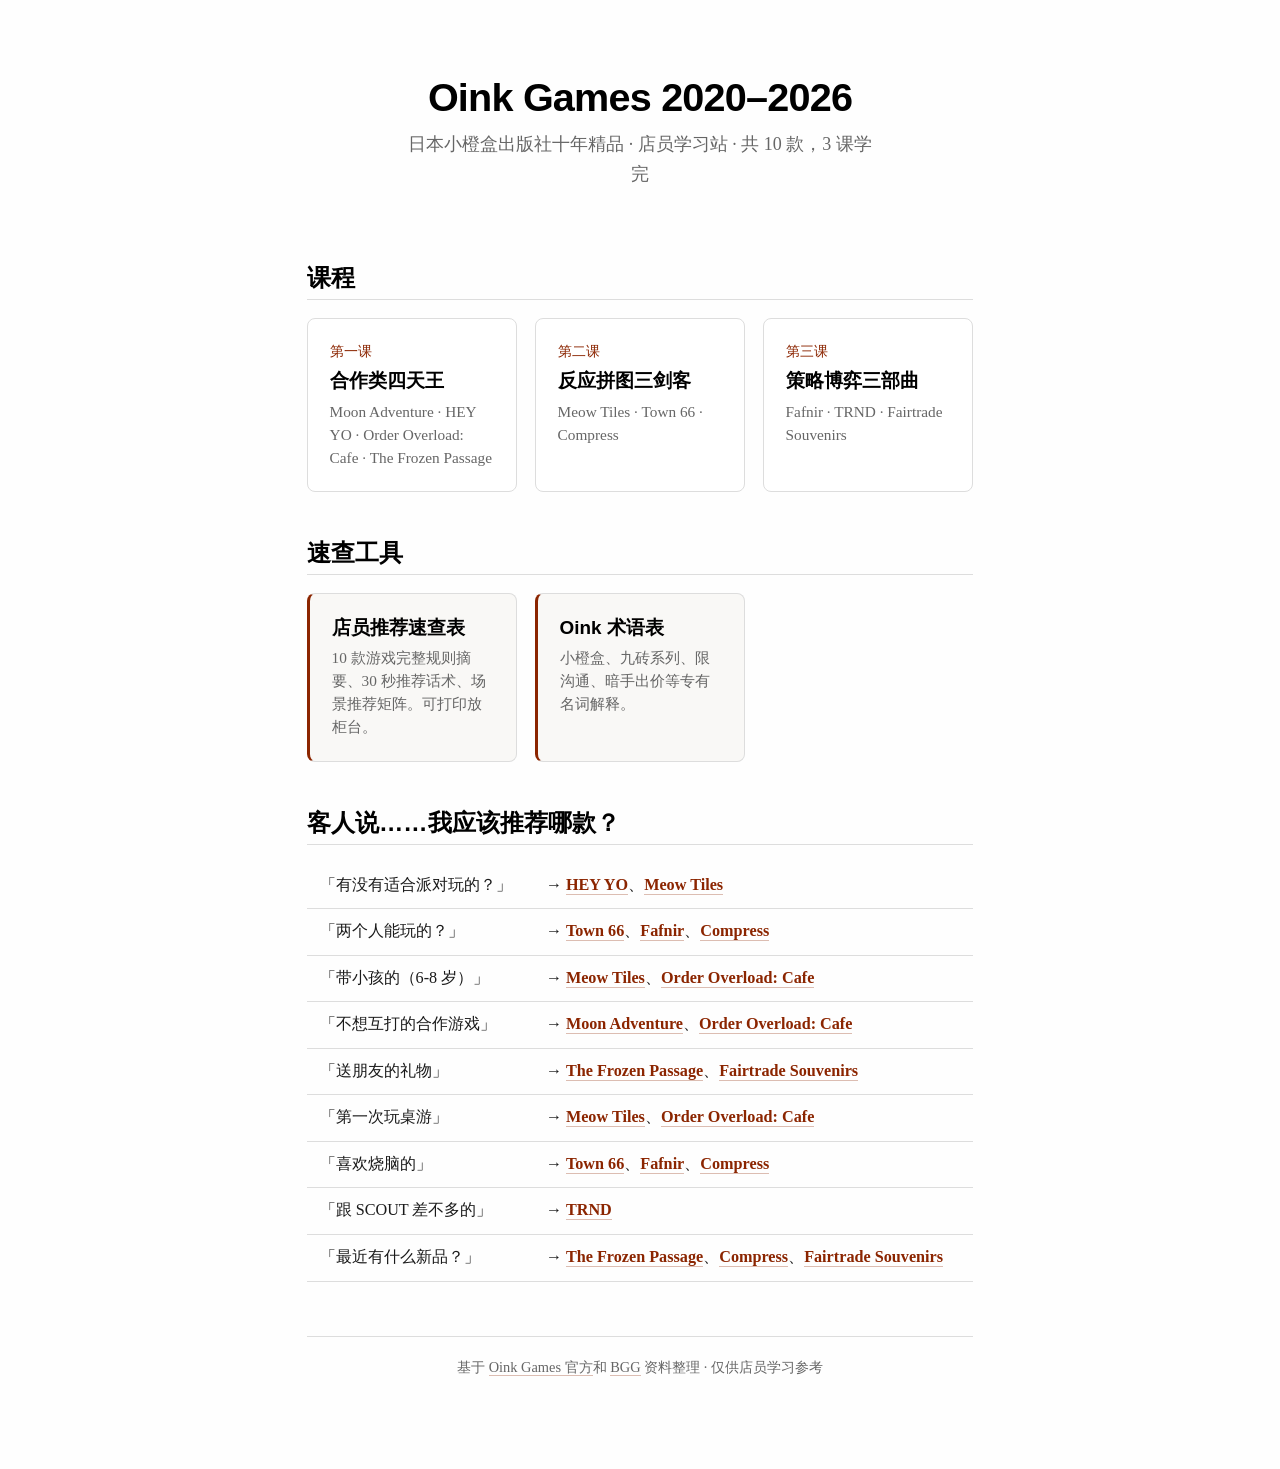
==== index.html @ 23bd1d8d "Oink Games 2020-2026 店员学习站 日本小橙盒出版社十年精品课程，含 10 款游戏完整规则、推荐话术和场景速查。 静态站点，直接部署即可。" ====
<!DOCTYPE html>
<html lang="zh-CN">
<head>
<meta charset="UTF-8">
<meta name="viewport" content="width=device-width, initial-scale=1.0">
<title>Oink Games 学习站 · 2020–2026</title>
<link rel="stylesheet" href="assets/style.css">
<style>
  .hero { text-align: center; padding: 2rem 0 1.5rem; }
  .hero h1 { font-size: 2.2rem; margin-bottom: 0.3rem; }
  .hero p { color: var(--muted); font-size: 1rem; max-width: 480px; margin: 0 auto; }

  .section { margin: 2.5rem 0; }
  .section h2 { margin-bottom: 1rem; }

  .card-grid { display: grid; grid-template-columns: repeat(auto-fill, minmax(200px, 1fr)); gap: 1rem; }

  .card {
    border: 1px solid var(--rule); border-radius: 8px;
    padding: 1.2rem; text-decoration: none; color: var(--text);
    transition: border-color 0.2s, box-shadow 0.2s;
    display: block; background: #fff;
  }
  .card:hover { border-color: var(--accent); box-shadow: 0 2px 12px rgba(0,0,0,0.06); }
  .card h3 { margin: 0 0 0.4rem; font-size: 1.05rem; border: none; padding: 0; }
  .card .num { font-size: 0.75rem; color: var(--accent); font-family: var(--font-heading); margin-bottom: 0.3rem; }
  .card p { font-size: 0.85rem; color: var(--muted); margin: 0; line-height: 1.5; }

  .card.ref { border-left: 3px solid var(--accent); background: var(--callout-bg); }

  .scenario-list { font-size: 0.9rem; }
  .scenario-list a { font-weight: 600; }

  footer { margin-top: 3rem; padding-top: 1rem; border-top: 1px solid var(--rule); text-align: center; font-size: 0.8rem; color: var(--muted); }
  footer a { color: var(--muted); }
</style>
</head>
<body>

<div class="hero">
  <h1>Oink Games 2020–2026</h1>
  <p>日本小橙盒出版社十年精品 · 店员学习站 · 共 10 款，3 课学完</p>
</div>

<div class="section">
  <h2>课程</h2>
  <div class="card-grid">
    <a href="lessons/01-cooperative-games.html" class="card">
      <div class="num">第一课</div>
      <h3>合作类四天王</h3>
      <p>Moon Adventure · HEY YO · Order Overload: Cafe · The Frozen Passage</p>
    </a>
    <a href="lessons/02-speed-puzzle-games.html" class="card">
      <div class="num">第二课</div>
      <h3>反应拼图三剑客</h3>
      <p>Meow Tiles · Town 66 · Compress</p>
    </a>
    <a href="lessons/03-strategy-games.html" class="card">
      <div class="num">第三课</div>
      <h3>策略博弈三部曲</h3>
      <p>Fafnir · TRND · Fairtrade Souvenirs</p>
    </a>
  </div>
</div>

<div class="section">
  <h2>速查工具</h2>
  <div class="card-grid">
    <a href="reference/quick-reference.html" class="card ref">
      <h3>店员推荐速查表</h3>
      <p>10 款游戏完整规则摘要、30 秒推荐话术、场景推荐矩阵。可打印放柜台。</p>
    </a>
    <a href="glossary.html" class="card ref">
      <h3>Oink 术语表</h3>
      <p>小橙盒、九砖系列、限沟通、暗手出价等专有名词解释。</p>
    </a>
  </div>
</div>

<div class="section">
  <h2>客人说……我应该推荐哪款？</h2>
  <table class="scenario-list">
    <tr><td>「有没有适合派对玩的？」</td><td>→ <a href="lessons/01-cooperative-games.html">HEY YO</a>、<a href="lessons/02-speed-puzzle-games.html">Meow Tiles</a></td></tr>
    <tr><td>「两个人能玩的？」</td><td>→ <a href="lessons/02-speed-puzzle-games.html">Town 66</a>、<a href="lessons/03-strategy-games.html">Fafnir</a>、<a href="lessons/02-speed-puzzle-games.html">Compress</a></td></tr>
    <tr><td>「带小孩的（6-8 岁）」</td><td>→ <a href="lessons/02-speed-puzzle-games.html">Meow Tiles</a>、<a href="lessons/01-cooperative-games.html">Order Overload: Cafe</a></td></tr>
    <tr><td>「不想互打的合作游戏」</td><td>→ <a href="lessons/01-cooperative-games.html">Moon Adventure</a>、<a href="lessons/01-cooperative-games.html">Order Overload: Cafe</a></td></tr>
    <tr><td>「送朋友的礼物」</td><td>→ <a href="lessons/01-cooperative-games.html">The Frozen Passage</a>、<a href="lessons/03-strategy-games.html">Fairtrade Souvenirs</a></td></tr>
    <tr><td>「第一次玩桌游」</td><td>→ <a href="lessons/02-speed-puzzle-games.html">Meow Tiles</a>、<a href="lessons/01-cooperative-games.html">Order Overload: Cafe</a></td></tr>
    <tr><td>「喜欢烧脑的」</td><td>→ <a href="lessons/02-speed-puzzle-games.html">Town 66</a>、<a href="lessons/03-strategy-games.html">Fafnir</a>、<a href="lessons/02-speed-puzzle-games.html">Compress</a></td></tr>
    <tr><td>「跟 SCOUT 差不多的」</td><td>→ <a href="lessons/03-strategy-games.html">TRND</a></td></tr>
    <tr><td>「最近有什么新品？」</td><td>→ <a href="lessons/01-cooperative-games.html">The Frozen Passage</a>、<a href="lessons/02-speed-puzzle-games.html">Compress</a>、<a href="lessons/03-strategy-games.html">Fairtrade Souvenirs</a></td></tr>
  </table>
</div>

<footer>
  <p>基于 <a href="https://oinkgames.com/en/games/">Oink Games 官方</a>和 <a href="https://boardgamegeek.com/">BGG</a> 资料整理 · 仅供店员学习参考</p>
</footer>

</body>
</html>
---- assets/style.css ----
/* Shared stylesheet for the board game learning workspace */
/* Design philosophy: Tufte-inspired — clean, readable, content-first */

:root {
  --text: #1a1a1a;
  --bg: #fefefe;
  --accent: #8b2500;
  --muted: #666;
  --rule: #ddd;
  --callout-bg: #f9f8f6;
  --callout-border: #e0d8c8;
  --quiz-correct: #2d7d46;
  --quiz-wrong: #c0392b;
  --font-body: "Noto Serif SC", "Source Han Serif SC", "STSong", Georgia, "Times New Roman", serif;
  --font-heading: "Noto Sans SC", "Source Han Sans SC", "PingFang SC", "Microsoft YaHei", "Helvetica Neue", sans-serif;
  --font-mono: "SF Mono", "Cascadia Code", "Fira Code", monospace;
}

* { box-sizing: border-box; margin: 0; padding: 0; }

html {
  font-size: 18px;
  line-height: 1.7;
  color: var(--text);
  background: var(--bg);
}

body {
  max-width: 720px;
  margin: 0 auto;
  padding: 2rem 1.5rem 4rem;
  font-family: var(--font-body);
  -webkit-font-smoothing: antialiased;
}

h1, h2, h3, h4 {
  font-family: var(--font-heading);
  font-weight: 700;
  line-height: 1.3;
  color: #000;
}

h1 {
  font-size: 2rem;
  margin: 0 0 0.4rem;
  letter-spacing: -0.02em;
}

h2 {
  font-size: 1.35rem;
  margin: 2.5rem 0 0.8rem;
  padding-bottom: 0.3rem;
  border-bottom: 1px solid var(--rule);
}

h3 { font-size: 1.1rem; margin: 1.8rem 0 0.5rem; }

p { margin: 0 0 1rem; }

a { color: var(--accent); text-decoration: none; border-bottom: 1px solid color-mix(in srgb, var(--accent) 30%, transparent); }
a:hover { border-bottom-color: var(--accent); }

strong { font-weight: 700; color: #000; }

ul, ol { margin: 0 0 1rem 1.5rem; }
li { margin-bottom: 0.35rem; }

/* Callout / side note */
.callout {
  background: var(--callout-bg);
  border-left: 3px solid var(--callout-border);
  padding: 0.8rem 1rem;
  margin: 1.2rem 0;
  font-size: 0.9rem;
  color: #555;
}

/* Term highlight */
.term {
  font-weight: 700;
  color: var(--accent);
  cursor: help;
  border-bottom: 1px dotted var(--accent);
}

/* Game cards */
.game-grid {
  display: grid;
  grid-template-columns: repeat(auto-fill, minmax(200px, 1fr));
  gap: 1rem;
  margin: 1rem 0 1.5rem;
}

.game-card {
  border: 1px solid var(--rule);
  border-radius: 6px;
  padding: 1rem;
  background: var(--callout-bg);
}

.game-card h4 {
  font-size: 1rem;
  margin: 0 0 0.3rem;
  border: none;
  padding: 0;
}

.game-card .meta {
  font-size: 0.8rem;
  color: var(--muted);
  margin-bottom: 0.4rem;
}

.game-card p {
  font-size: 0.85rem;
  margin: 0;
  line-height: 1.5;
}

/* Mechanism tags */
.tag {
  display: inline-block;
  background: #f0ebe0;
  color: var(--accent);
  font-family: var(--font-heading);
  font-size: 0.75rem;
  padding: 0.15em 0.5em;
  border-radius: 3px;
  margin: 0 0.2em 0.2em 0;
}

/* Quiz */
.quiz {
  border: 1px solid var(--rule);
  border-radius: 8px;
  padding: 1.5rem;
  margin: 2rem 0;
  background: var(--callout-bg);
}

.quiz h3 {
  margin-top: 0;
  font-size: 1.1rem;
}

.quiz .question {
  margin: 1.2rem 0;
  font-weight: 600;
}

.quiz .options {
  display: flex;
  flex-direction: column;
  gap: 0.5rem;
}

.quiz .option {
  padding: 0.6rem 0.8rem;
  border: 1px solid var(--rule);
  border-radius: 4px;
  cursor: pointer;
  background: #fff;
  transition: background 0.15s;
  font-family: var(--font-body);
  font-size: 0.9rem;
}

.quiz .option:hover {
  background: #f5f2ec;
}

.quiz .option.selected {
  border-color: var(--accent);
  background: #fdf5ee;
}

.quiz .option.correct {
  border-color: var(--quiz-correct);
  background: #e8f5e9;
}

.quiz .option.wrong {
  border-color: var(--quiz-wrong);
  background: #fdecea;
}

.quiz .feedback {
  margin-top: 0.8rem;
  font-size: 0.9rem;
  min-height: 1.5em;
}

.quiz button {
  margin-top: 1rem;
  padding: 0.5rem 1.2rem;
  background: var(--accent);
  color: #fff;
  border: none;
  border-radius: 4px;
  cursor: pointer;
  font-family: var(--font-heading);
  font-size: 0.9rem;
}

.quiz button:hover {
  opacity: 0.9;
}

.quiz button:disabled {
  opacity: 0.4;
  cursor: not-allowed;
}

/* Table */
table {
  width: 100%;
  border-collapse: collapse;
  margin: 1rem 0 1.5rem;
  font-size: 0.9rem;
}

th, td {
  padding: 0.5rem 0.7rem;
  text-align: left;
  border-bottom: 1px solid var(--rule);
}

th {
  font-family: var(--font-heading);
  font-weight: 700;
  background: var(--callout-bg);
}

/* Lesson nav */
.lesson-meta {
  font-size: 0.85rem;
  color: var(--muted);
  margin-bottom: 1.5rem;
}

.lesson-nav {
  display: flex;
  justify-content: space-between;
  margin-top: 3rem;
  padding-top: 1rem;
  border-top: 1px solid var(--rule);
  font-size: 0.9rem;
  font-family: var(--font-heading);
}

/* Followup prompt */
.followup {
  margin-top: 2rem;
  padding: 1rem;
  background: #fafaf7;
  border: 1px dashed var(--rule);
  border-radius: 6px;
  font-size: 0.85rem;
  color: var(--muted);
  text-align: center;
}

/* Responsive */
@media (max-width: 500px) {
  html { font-size: 16px; }
  body { padding: 1rem; }
  .game-grid { grid-template-columns: 1fr; }
}
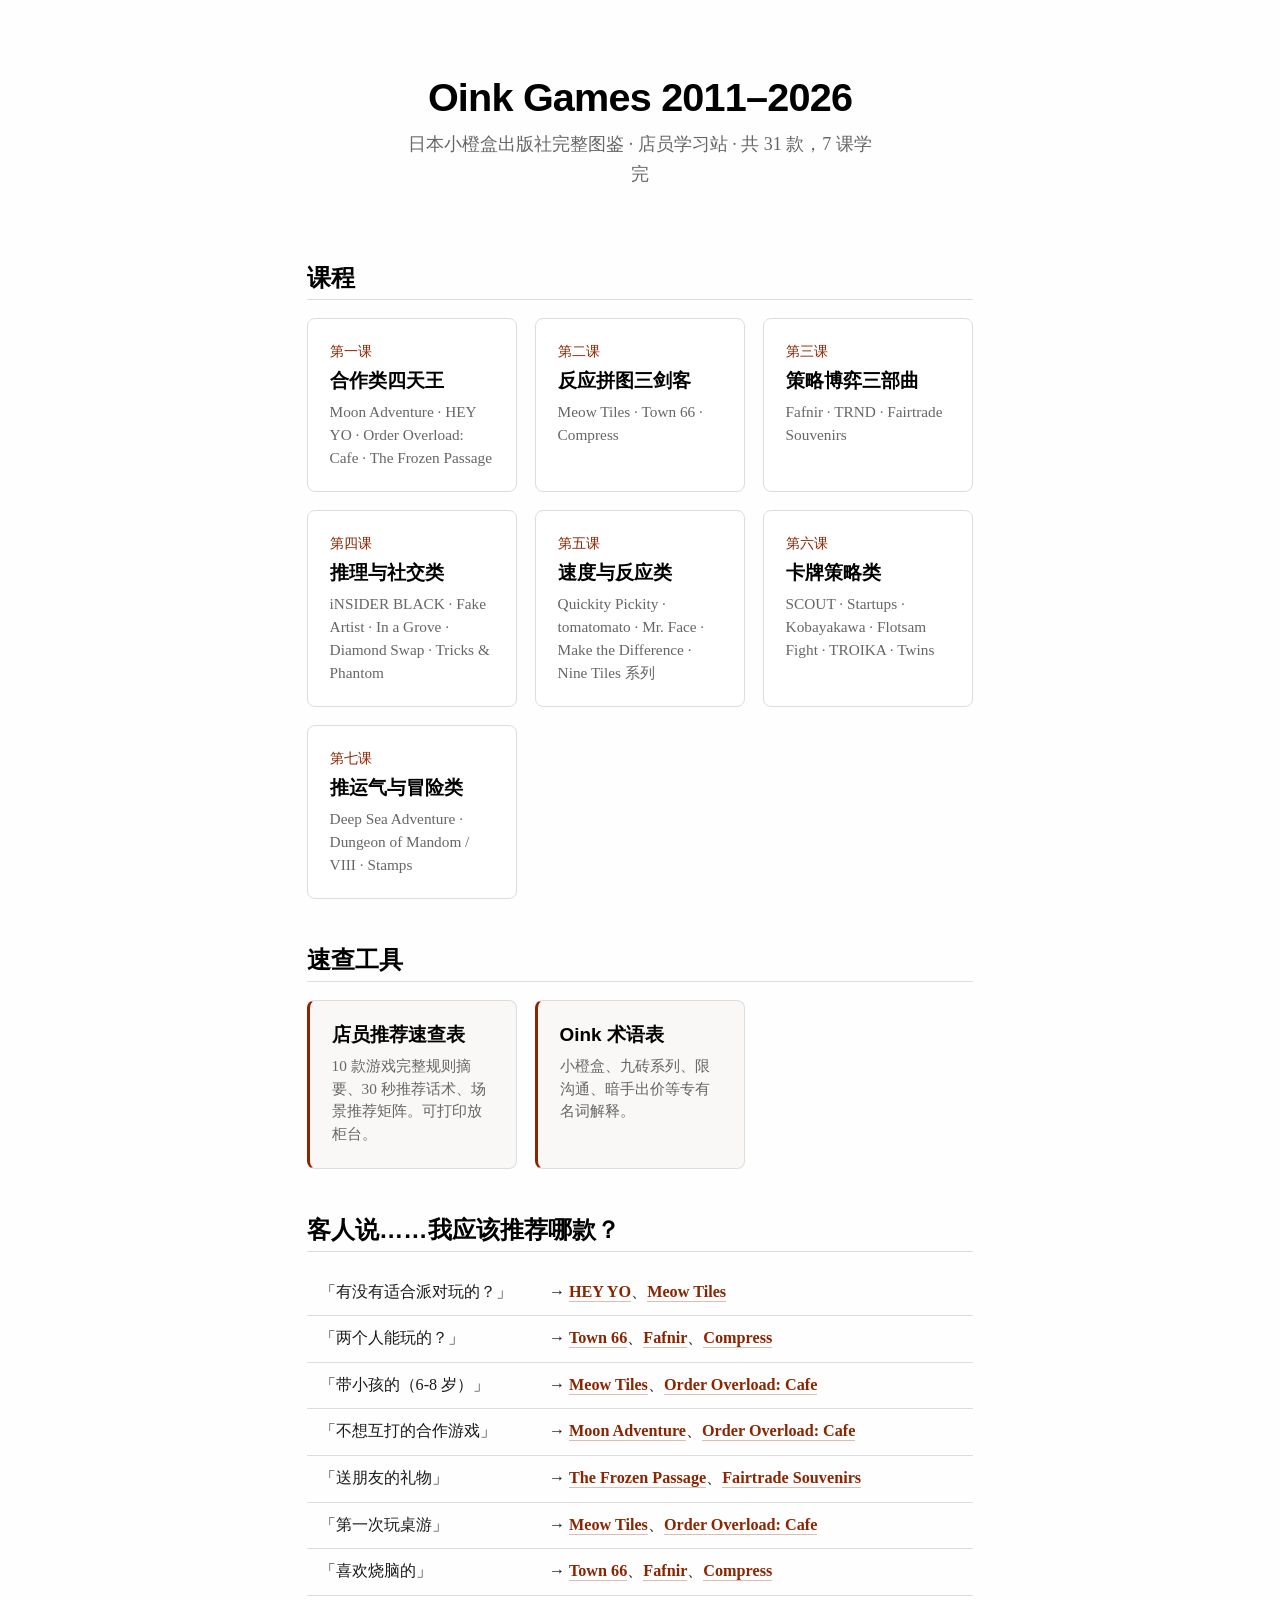
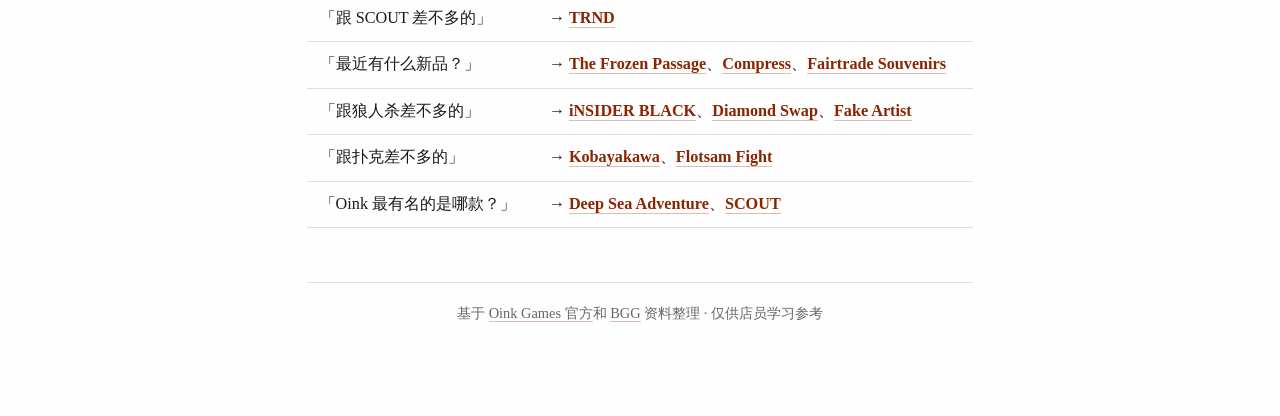
==== commit 31e14e6b: "Add 2011-2019 early classics + 6 missing notables (31 games total) - New lessons: 04-deduction-socia" ====
--- a/index.html
+++ b/index.html
@@ -3,7 +3,7 @@
 <head>
 <meta charset="UTF-8">
 <meta name="viewport" content="width=device-width, initial-scale=1.0">
-<title>Oink Games 学习站 · 2020–2026</title>
+<title>Oink Games 学习站 · 2011–2026</title>
 <link rel="stylesheet" href="assets/style.css">
 <style>
   .hero { text-align: center; padding: 2rem 0 1.5rem; }
@@ -38,8 +38,8 @@
 <body>
 
 <div class="hero">
-  <h1>Oink Games 2020–2026</h1>
-  <p>日本小橙盒出版社十年精品 · 店员学习站 · 共 10 款，3 课学完</p>
+  <h1>Oink Games 2011–2026</h1>
+  <p>日本小橙盒出版社完整图鉴 · 店员学习站 · 共 31 款，7 课学完</p>
 </div>
 
 <div class="section">
@@ -59,6 +59,26 @@
       <div class="num">第三课</div>
       <h3>策略博弈三部曲</h3>
       <p>Fafnir · TRND · Fairtrade Souvenirs</p>
+    </a>
+    <a href="lessons/04-deduction-social.html" class="card">
+      <div class="num">第四课</div>
+      <h3>推理与社交类</h3>
+      <p>iNSIDER BLACK · Fake Artist · In a Grove · Diamond Swap · Tricks & Phantom</p>
+    </a>
+    <a href="lessons/05-speed-party.html" class="card">
+      <div class="num">第五课</div>
+      <h3>速度与反应类</h3>
+      <p>Quickity Pickity · tomatomato · Mr. Face · Make the Difference · Nine Tiles 系列</p>
+    </a>
+    <a href="lessons/06-card-strategy.html" class="card">
+      <div class="num">第六课</div>
+      <h3>卡牌策略类</h3>
+      <p>SCOUT · Startups · Kobayakawa · Flotsam Fight · TROIKA · Twins</p>
+    </a>
+    <a href="lessons/07-pushluck-adventure.html" class="card">
+      <div class="num">第七课</div>
+      <h3>推运气与冒险类</h3>
+      <p>Deep Sea Adventure · Dungeon of Mandom / VIII · Stamps</p>
     </a>
   </div>
 </div>
@@ -89,6 +109,9 @@
     <tr><td>「喜欢烧脑的」</td><td>→ <a href="lessons/02-speed-puzzle-games.html">Town 66</a>、<a href="lessons/03-strategy-games.html">Fafnir</a>、<a href="lessons/02-speed-puzzle-games.html">Compress</a></td></tr>
     <tr><td>「跟 SCOUT 差不多的」</td><td>→ <a href="lessons/03-strategy-games.html">TRND</a></td></tr>
     <tr><td>「最近有什么新品？」</td><td>→ <a href="lessons/01-cooperative-games.html">The Frozen Passage</a>、<a href="lessons/02-speed-puzzle-games.html">Compress</a>、<a href="lessons/03-strategy-games.html">Fairtrade Souvenirs</a></td></tr>
+    <tr><td>「跟狼人杀差不多的」</td><td>→ <a href="lessons/04-deduction-social.html">iNSIDER BLACK</a>、<a href="lessons/04-deduction-social.html">Diamond Swap</a>、<a href="lessons/04-deduction-social.html">Fake Artist</a></td></tr>
+    <tr><td>「跟扑克差不多的」</td><td>→ <a href="lessons/06-card-strategy.html">Kobayakawa</a>、<a href="lessons/06-card-strategy.html">Flotsam Fight</a></td></tr>
+    <tr><td>「Oink 最有名的是哪款？」</td><td>→ <a href="lessons/07-pushluck-adventure.html">Deep Sea Adventure</a>、<a href="lessons/06-card-strategy.html">SCOUT</a></td></tr>
   </table>
 </div>
 
